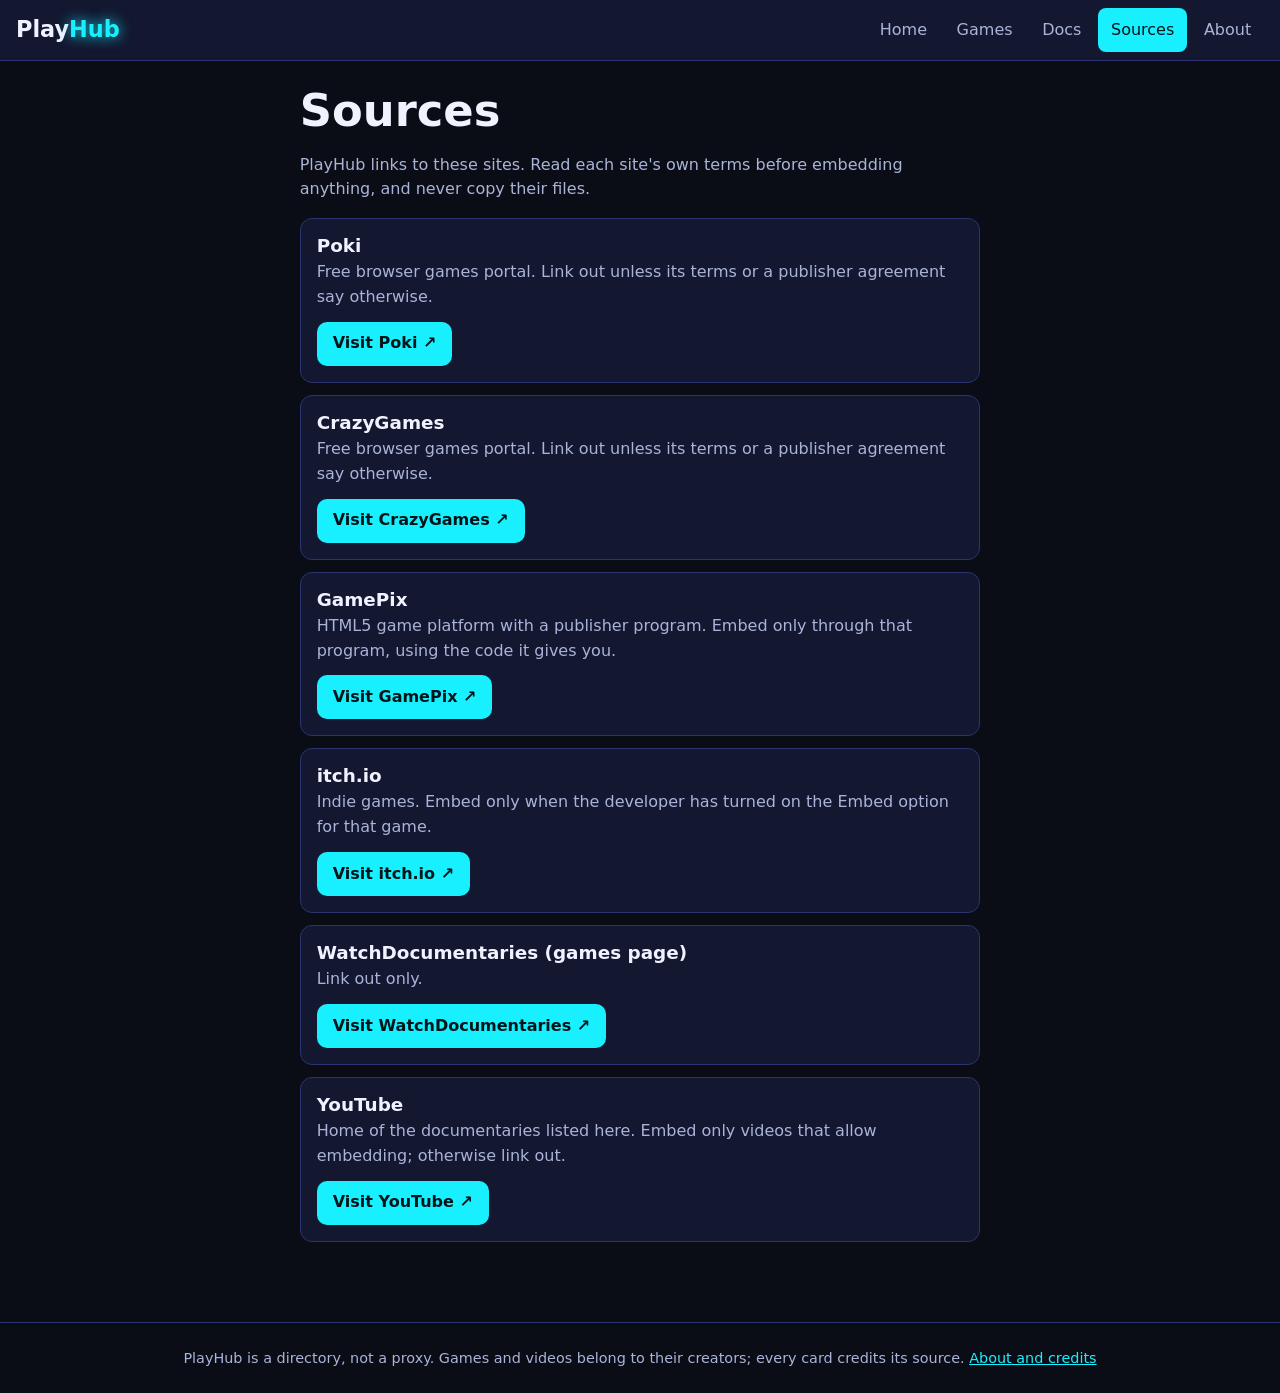
==== playhub/web/sources.html @ 8da9ff32 "Add files via upload" ====
<!doctype html>
<html lang="en">
<head>
<meta charset="utf-8">
<meta name="viewport" content="width=device-width,initial-scale=1">
<meta name="theme-color" content="#0a0c16">
<link rel="icon" href="favicon.svg" type="image/svg+xml">
<link rel="stylesheet" href="style.css">
<script src="app.js" defer></script>
<title>Sources | PlayHub</title>
<meta name="description" content="Where PlayHub's games and documentaries come from: Poki, CrazyGames, GamePix, itch.io, WatchDocumentaries and YouTube.">
<meta property="og:type" content="website">
<meta property="og:site_name" content="PlayHub">
<meta property="og:title" content="Sources | PlayHub">
<meta property="og:description" content="Where PlayHub's games and documentaries come from: Poki, CrazyGames, GamePix, itch.io, WatchDocumentaries and YouTube.">
<meta property="og:image" content="https://YOUR-SITE.pages.dev/og.png">
</head>
<body>
<main class="wrap prose">
<h1>Sources</h1>
<p class="mute">PlayHub links to these sites. Read each site's own terms before embedding anything, and never copy their files.</p>
<ul class="list">
<li><h2>Poki</h2><p>Free browser games portal. Link out unless its terms or a publisher agreement say otherwise.</p><a class="btn" href="https://poki.com/" target="_blank" rel="noopener noreferrer">Visit Poki ↗</a></li>
<li><h2>CrazyGames</h2><p>Free browser games portal. Link out unless its terms or a publisher agreement say otherwise.</p><a class="btn" href="https://www.crazygames.com/" target="_blank" rel="noopener noreferrer">Visit CrazyGames ↗</a></li>
<li><h2>GamePix</h2><p>HTML5 game platform with a publisher program. Embed only through that program, using the code it gives you.</p><a class="btn" href="https://www.gamepix.com/" target="_blank" rel="noopener noreferrer">Visit GamePix ↗</a></li>
<li><h2>itch.io</h2><p>Indie games. Embed only when the developer has turned on the Embed option for that game.</p><a class="btn" href="https://itch.io/" target="_blank" rel="noopener noreferrer">Visit itch.io ↗</a></li>
<li><h2>WatchDocumentaries (games page)</h2><p>Link out only.</p><a class="btn" href="https://watchdocumentaries.com/games" target="_blank" rel="noopener noreferrer">Visit WatchDocumentaries ↗</a></li>
<li><h2>YouTube</h2><p>Home of the documentaries listed here. Embed only videos that allow embedding; otherwise link out.</p><a class="btn" href="https://www.youtube.com/" target="_blank" rel="noopener noreferrer">Visit YouTube ↗</a></li>
</ul>
</main>
</body>
</html>
---- playhub/web/style.css ----
:root{--bg:#0a0c16;--panel:#131730;--line:#2b3470;--text:#f0f3ff;--mute:#aab4d8;--neon:#19f0ff;--pink:#ff4fd8}
*{box-sizing:border-box}
[hidden]{display:none!important}
body{margin:0;background:var(--bg);color:var(--text);font:16px/1.55 system-ui,-apple-system,"Segoe UI",Roboto,sans-serif}
a{color:var(--neon)}
button,input{font:inherit}
img{max-width:100%;height:auto}
:focus-visible{outline:3px solid var(--pink);outline-offset:2px}
.wrap{max-width:1100px;margin:0 auto;padding:1rem}
h1,h2,h3,.logo{font-family:"Trebuchet MS",ui-rounded,system-ui,sans-serif;line-height:1.15}
h1{font-size:clamp(1.7rem,6vw,2.8rem);margin:.5rem 0 .75rem}
h2{font-size:1.35rem;margin:2rem 0 .75rem}
.mute{color:var(--mute)}
.prose{max-width:70ch}

/* header + footer (injected by app.js) */
.hd{top:0;z-index:5;display:flex;flex-wrap:wrap;align-items:center;justify-content:space-between;gap:.25rem .75rem;min-height:56px;padding:.5rem 1rem;background:var(--panel);border-bottom:1px solid var(--line)}
.logo{font-size:1.4rem;font-weight:800;color:var(--text);text-decoration:none}
.logo b{color:var(--neon);text-shadow:0 0 14px var(--neon)}
.hd nav{display:flex;flex-wrap:wrap;gap:.1rem}
.hd nav a{padding:.6rem .55rem;border-radius:8px;color:var(--mute);font-size:.95rem;text-decoration:none}
.hd nav a:hover,.hd nav a[aria-current]{background:var(--neon);color:#00151a}
@media(min-width:640px){.hd{position:sticky}.hd nav{gap:.25rem}.hd nav a{padding:.6rem .8rem;font-size:1rem}}
@media(max-width:380px){.hd nav a{padding:.6rem .4rem;font-size:.9rem}}
.ft{margin-top:3rem;padding:1.5rem 1rem;border-top:1px solid var(--line);color:var(--mute);font-size:.9rem;text-align:center}

/* search, buttons, chips */
.hero{padding:2rem 0 .5rem}
.hero p{max-width:60ch;color:var(--mute)}
.sf{display:flex;flex-wrap:wrap;gap:.5rem}
input[type=search]{flex:1 1 220px;max-width:460px;padding:.75rem 1rem;border:2px solid var(--line);border-radius:12px;background:var(--panel);color:var(--text)}
input[type=search]:focus{border-color:var(--neon);box-shadow:0 0 16px #19f0ff66;outline:0}
.btn{display:inline-block;padding:.6rem 1rem;border:0;border-radius:10px;background:var(--neon);color:#00151a;font-weight:700;text-decoration:none;text-align:center;cursor:pointer}
.btn:hover{box-shadow:0 0 16px #19f0ff99}
.chips{display:flex;gap:.5rem;overflow-x:auto;padding:.6rem 0}
.chip{flex:none;padding:.6rem 1rem;border:1px solid var(--line);border-radius:999px;background:var(--panel);color:var(--text);cursor:pointer}
.chip[aria-pressed=true]{background:var(--pink);border-color:var(--pink);color:#1b0015;font-weight:700}

/* cards */
.grid{display:grid;gap:1rem;grid-template-columns:repeat(auto-fill,minmax(150px,1fr))}
@media(min-width:640px){.grid{grid-template-columns:repeat(auto-fill,minmax(230px,1fr))}}
.card{position:relative;display:flex;flex-direction:column;overflow:hidden;background:var(--panel);border:1px solid var(--line);border-radius:14px}
.card:hover{border-color:var(--neon);box-shadow:0 0 18px #19f0ff44}
.card img,.ph{display:block;width:100%;aspect-ratio:16/9;object-fit:cover;background:linear-gradient(135deg,#1a2160,#4a1459)}
.ph{display:grid;place-items:center;font-size:2rem}
.cb{display:flex;flex:1;flex-direction:column;gap:.3rem;padding:.75rem}
.cb h3{margin:0;font-size:1rem}
.cb p{margin:0}
.tag{color:var(--pink);font-size:.82rem;font-weight:700}
.desc{color:var(--mute);font-size:.9rem}
.src{color:var(--mute);font-size:.82rem}
.row{display:flex;gap:.5rem;margin-top:auto;padding-top:.5rem}
.row .btn{flex:1;padding:.6rem .4rem;font-size:.9rem}
.fav{position:absolute;top:.5rem;right:.5rem;width:44px;height:44px;border:1px solid var(--line);border-radius:50%;background:#0a0c16cc;color:var(--neon);font-size:1.25rem;cursor:pointer}
.fav[aria-pressed=true]{color:var(--pink);border-color:var(--pink)}
.msg{grid-column:1/-1;padding:1rem;border:1px dashed var(--line);border-radius:10px;color:var(--mute)}

/* sources page */
.list{display:grid;gap:.75rem;padding:0;list-style:none}
.list li{padding:1rem;background:var(--panel);border:1px solid var(--line);border-radius:12px}
.list h2{margin:0 0 .25rem;font-size:1.15rem}
.list p{margin:.25rem 0 .75rem;color:var(--mute)}

/* player */
dialog{width:min(960px,96vw);max-height:96vh;max-height:96dvh;padding:.6rem;border:1px solid var(--neon);border-radius:14px;background:var(--panel);color:var(--text);box-shadow:0 0 30px #19f0ff55}
dialog::backdrop{background:#000c}
.plh{display:flex;align-items:center;gap:.5rem;margin-bottom:.5rem}
.plh strong{flex:1;min-width:0;overflow:hidden;text-overflow:ellipsis;white-space:nowrap}
.plb{aspect-ratio:16/9;overflow:hidden;border-radius:8px;background:#000}
.plb iframe{width:100%;height:100%;border:0}
.plb:fullscreen{aspect-ratio:auto;border-radius:0}
.plb:-webkit-full-screen{aspect-ratio:auto;border-radius:0}
dialog.max{width:100vw;max-width:none;height:100vh;height:100dvh;max-height:none;margin:0;border-radius:0}
dialog.max .plb{height:calc(100vh - 4rem);height:calc(100dvh - 4rem);aspect-ratio:auto}
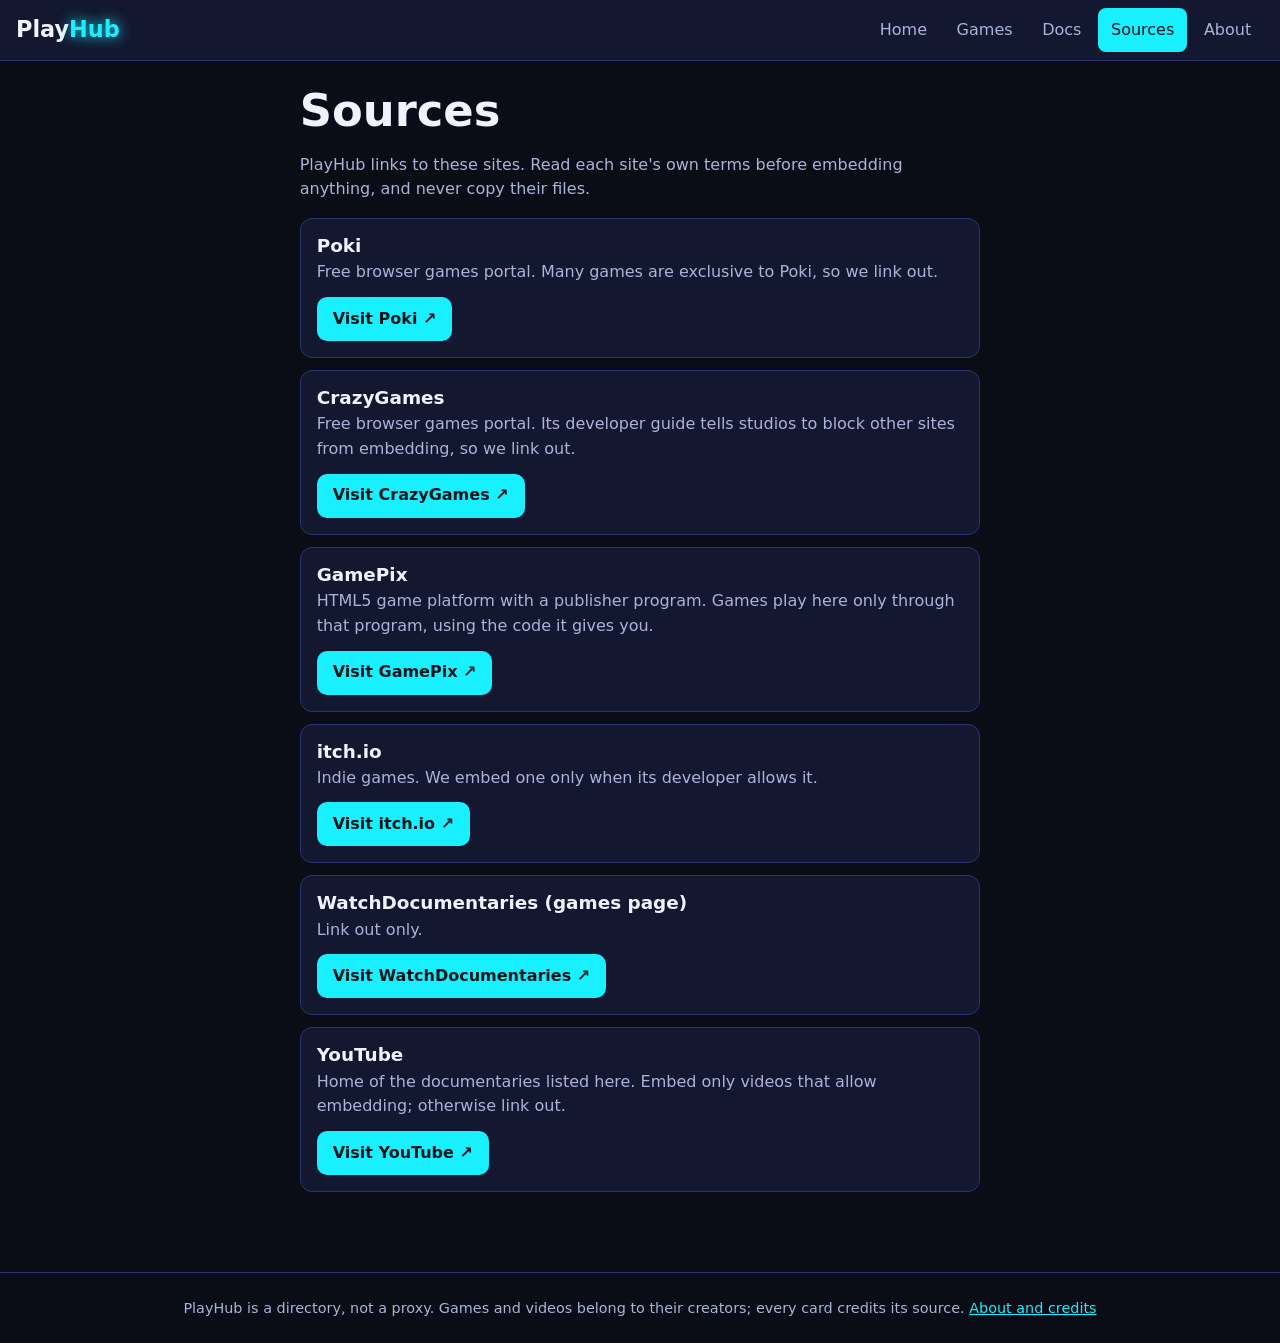
==== commit a478780c: "Add files via upload" ====
--- a/playhub/web/sources.html
+++ b/playhub/web/sources.html
@@ -20,10 +20,10 @@
 <h1>Sources</h1>
 <p class="mute">PlayHub links to these sites. Read each site's own terms before embedding anything, and never copy their files.</p>
 <ul class="list">
-<li><h2>Poki</h2><p>Free browser games portal. Link out unless its terms or a publisher agreement say otherwise.</p><a class="btn" href="https://poki.com/" target="_blank" rel="noopener noreferrer">Visit Poki ↗</a></li>
-<li><h2>CrazyGames</h2><p>Free browser games portal. Link out unless its terms or a publisher agreement say otherwise.</p><a class="btn" href="https://www.crazygames.com/" target="_blank" rel="noopener noreferrer">Visit CrazyGames ↗</a></li>
-<li><h2>GamePix</h2><p>HTML5 game platform with a publisher program. Embed only through that program, using the code it gives you.</p><a class="btn" href="https://www.gamepix.com/" target="_blank" rel="noopener noreferrer">Visit GamePix ↗</a></li>
-<li><h2>itch.io</h2><p>Indie games. Embed only when the developer has turned on the Embed option for that game.</p><a class="btn" href="https://itch.io/" target="_blank" rel="noopener noreferrer">Visit itch.io ↗</a></li>
+<li><h2>Poki</h2><p>Free browser games portal. Many games are exclusive to Poki, so we link out.</p><a class="btn" href="https://poki.com/" target="_blank" rel="noopener noreferrer">Visit Poki ↗</a></li>
+<li><h2>CrazyGames</h2><p>Free browser games portal. Its developer guide tells studios to block other sites from embedding, so we link out.</p><a class="btn" href="https://www.crazygames.com/" target="_blank" rel="noopener noreferrer">Visit CrazyGames ↗</a></li>
+<li><h2>GamePix</h2><p>HTML5 game platform with a publisher program. Games play here only through that program, using the code it gives you.</p><a class="btn" href="https://www.gamepix.com/" target="_blank" rel="noopener noreferrer">Visit GamePix ↗</a></li>
+<li><h2>itch.io</h2><p>Indie games. We embed one only when its developer allows it.</p><a class="btn" href="https://itch.io/" target="_blank" rel="noopener noreferrer">Visit itch.io ↗</a></li>
 <li><h2>WatchDocumentaries (games page)</h2><p>Link out only.</p><a class="btn" href="https://watchdocumentaries.com/games" target="_blank" rel="noopener noreferrer">Visit WatchDocumentaries ↗</a></li>
 <li><h2>YouTube</h2><p>Home of the documentaries listed here. Embed only videos that allow embedding; otherwise link out.</p><a class="btn" href="https://www.youtube.com/" target="_blank" rel="noopener noreferrer">Visit YouTube ↗</a></li>
 </ul>
--- a/playhub/web/style.css
+++ b/playhub/web/style.css
@@ -64,8 +64,9 @@
 /* player */
 dialog{width:min(960px,96vw);max-height:96vh;max-height:96dvh;padding:.6rem;border:1px solid var(--neon);border-radius:14px;background:var(--panel);color:var(--text);box-shadow:0 0 30px #19f0ff55}
 dialog::backdrop{background:#000c}
-.plh{display:flex;align-items:center;gap:.5rem;margin-bottom:.5rem}
-.plh strong{flex:1;min-width:0;overflow:hidden;text-overflow:ellipsis;white-space:nowrap}
+.plh{display:flex;flex-wrap:wrap;align-items:center;gap:.5rem;margin-bottom:.5rem}
+.plh .btn{flex:1;padding:.5rem .6rem;font-size:.9rem}
+.plh strong{flex:1 1 100%;min-width:0;overflow:hidden;text-overflow:ellipsis;white-space:nowrap}
 .plb{aspect-ratio:16/9;overflow:hidden;border-radius:8px;background:#000}
 .plb iframe{width:100%;height:100%;border:0}
 .plb:fullscreen{aspect-ratio:auto;border-radius:0}
